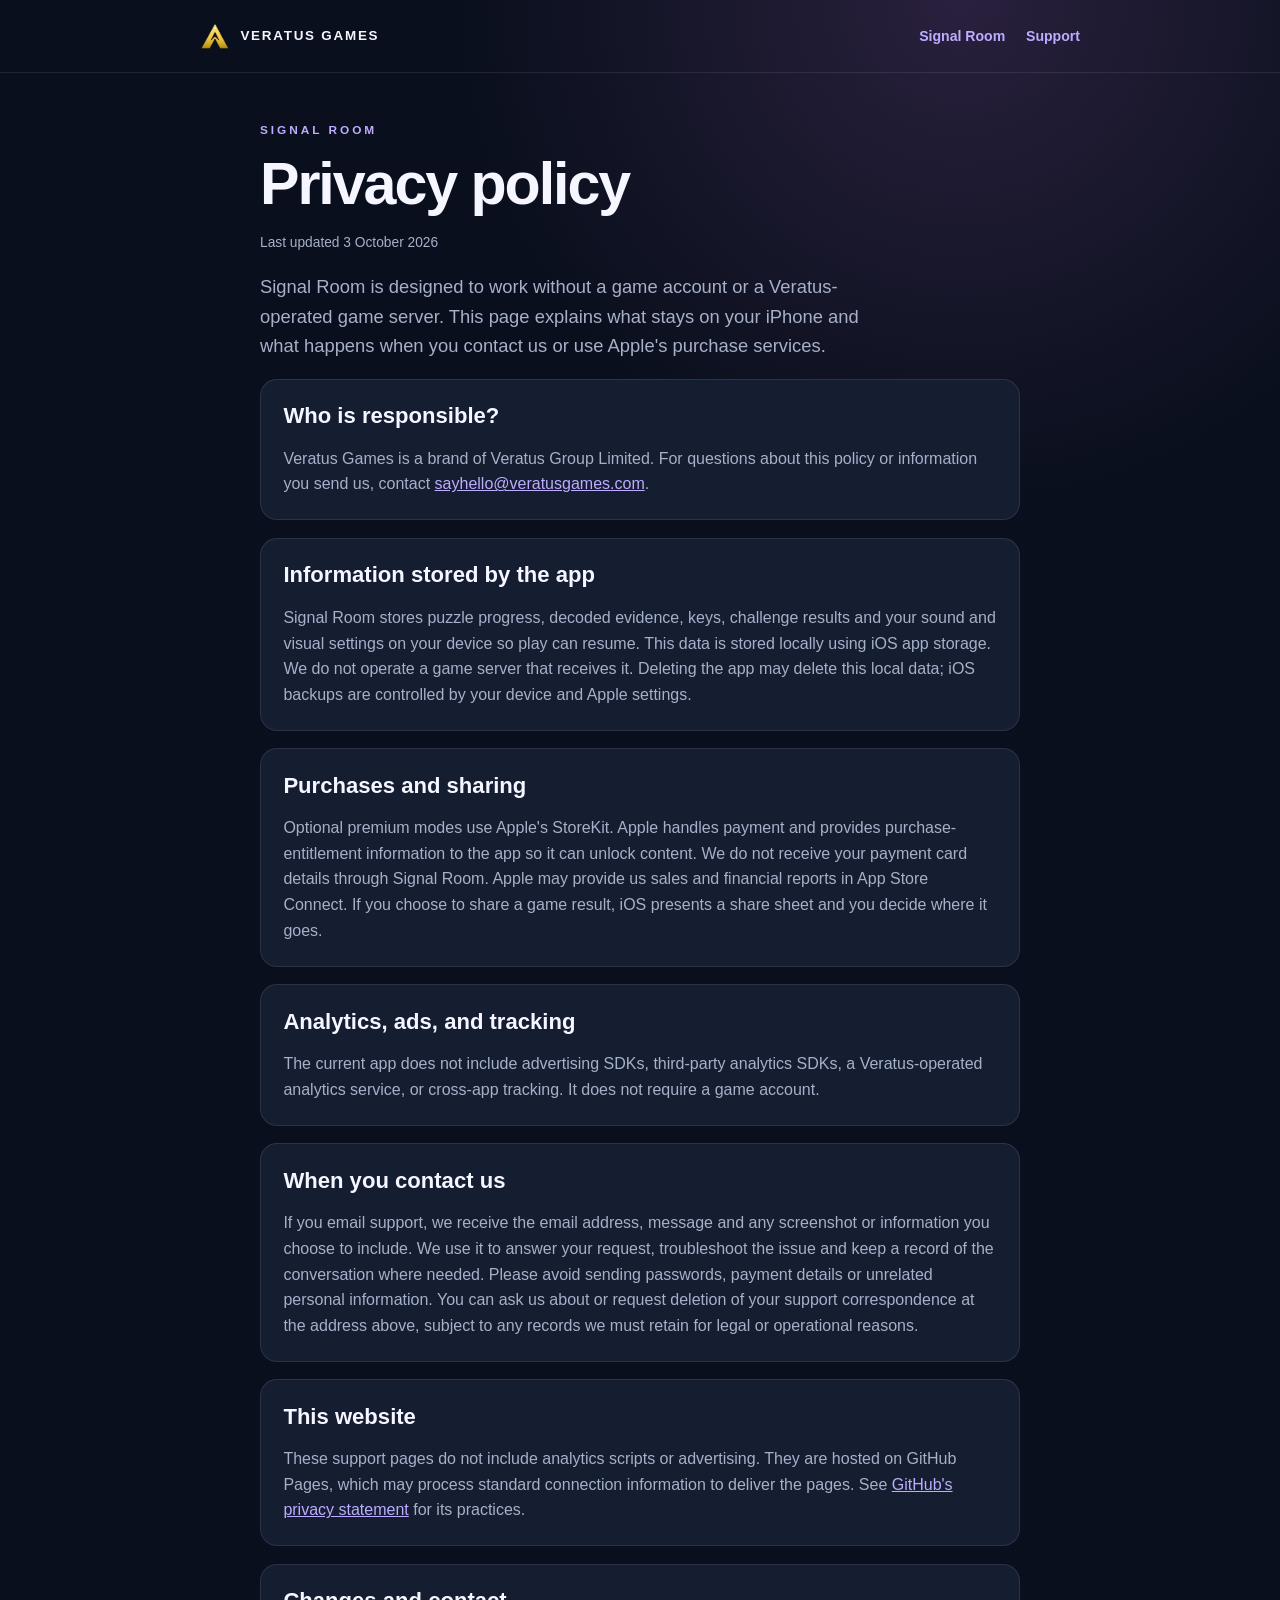
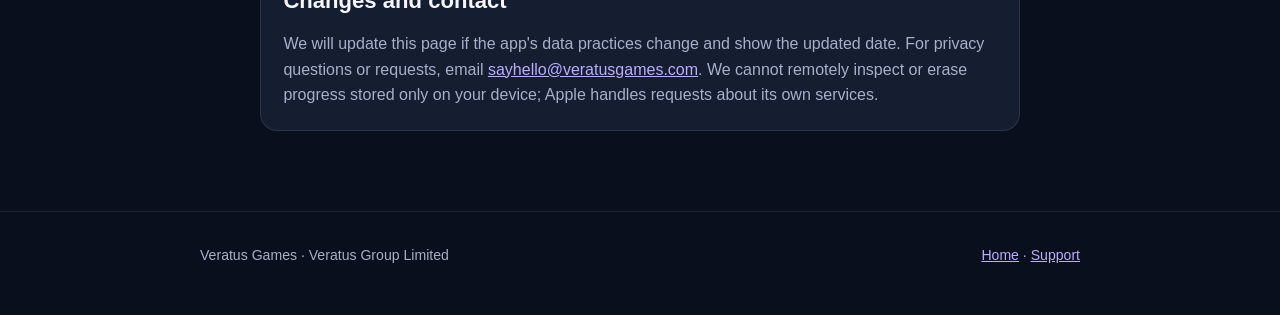
==== privacy/index.html @ 80291bcd "Publish Signal Room support and privacy pages" ====
<!doctype html><html lang="en"><head><meta charset="utf-8"><meta name="viewport" content="width=device-width,initial-scale=1"><meta name="description" content="Privacy policy for the Signal Room iOS game."><title>Privacy policy · Signal Room</title><link rel="icon" href="../assets/icon.png"><link rel="stylesheet" href="../assets/style.css"></head><body><header><nav class="wrap"><a class="brand" href="../"><img src="../assets/veratus-mark.png" alt="">Veratus Games</a><div class="links"><a href="../">Signal Room</a><a href="../support/">Support</a></div></nav></header><main class="wrap prose"><p class="eyebrow">Signal Room</p><h1>Privacy policy</h1><p class="meta">Last updated 3 October 2026</p><p class="lead">Signal Room is designed to work without a game account or a Veratus-operated game server. This page explains what stays on your iPhone and what happens when you contact us or use Apple's purchase services.</p><section><h2>Who is responsible?</h2><p>Veratus Games is a brand of Veratus Group Limited. For questions about this policy or information you send us, contact <a href="mailto:sayhello@veratusgames.com?subject=Signal%20Room%20privacy">sayhello@veratusgames.com</a>.</p></section><section><h2>Information stored by the app</h2><p>Signal Room stores puzzle progress, decoded evidence, keys, challenge results and your sound and visual settings on your device so play can resume. This data is stored locally using iOS app storage. We do not operate a game server that receives it. Deleting the app may delete this local data; iOS backups are controlled by your device and Apple settings.</p></section><section><h2>Purchases and sharing</h2><p>Optional premium modes use Apple's StoreKit. Apple handles payment and provides purchase-entitlement information to the app so it can unlock content. We do not receive your payment card details through Signal Room. Apple may provide us sales and financial reports in App Store Connect. If you choose to share a game result, iOS presents a share sheet and you decide where it goes.</p></section><section><h2>Analytics, ads, and tracking</h2><p>The current app does not include advertising SDKs, third-party analytics SDKs, a Veratus-operated analytics service, or cross-app tracking. It does not require a game account.</p></section><section><h2>When you contact us</h2><p>If you email support, we receive the email address, message and any screenshot or information you choose to include. We use it to answer your request, troubleshoot the issue and keep a record of the conversation where needed. Please avoid sending passwords, payment details or unrelated personal information. You can ask us about or request deletion of your support correspondence at the address above, subject to any records we must retain for legal or operational reasons.</p></section><section><h2>This website</h2><p>These support pages do not include analytics scripts or advertising. They are hosted on GitHub Pages, which may process standard connection information to deliver the pages. See <a href="https://docs.github.com/en/site-policy/privacy-policies/github-general-privacy-statement">GitHub's privacy statement</a> for its practices.</p></section><section><h2>Changes and contact</h2><p>We will update this page if the app's data practices change and show the updated date. For privacy questions or requests, email <a href="mailto:sayhello@veratusgames.com?subject=Signal%20Room%20privacy">sayhello@veratusgames.com</a>. We cannot remotely inspect or erase progress stored only on your device; Apple handles requests about its own services.</p></section></main><footer><div class="wrap"><span>Veratus Games · Veratus Group Limited</span><span><a href="../">Home</a> · <a href="../support/">Support</a></span></div></footer></body></html>
---- assets/style.css ----
:root{color-scheme:dark;--ink:#090f1c;--panel:#17213a;--text:#f5f6ff;--muted:#a7b0c9;--accent:#bdacff;--gold:#f4c960}
*{box-sizing:border-box}html{font-family:-apple-system,BlinkMacSystemFont,"Segoe UI",sans-serif;background:var(--ink);color:var(--text)}body{margin:0;min-height:100vh;background:radial-gradient(circle at 75% 0%,#29203d 0,transparent 32rem),var(--ink);line-height:1.6}a{color:var(--accent)}a:hover{color:#e0d8ff}a:focus-visible{outline:2px solid var(--gold);outline-offset:4px;border-radius:4px}.wrap{width:min(100% - 2.5rem,880px);margin:auto}.brand{display:flex;align-items:center;gap:.65rem;text-decoration:none;color:var(--text);font-size:.84rem;font-weight:750;letter-spacing:.13em;text-transform:uppercase}.brand img{width:30px;height:30px;object-fit:contain}header{padding:1.3rem 0;border-bottom:1px solid #ffffff16}nav{display:flex;justify-content:space-between;align-items:center;gap:1rem;flex-wrap:wrap}nav .links{display:flex;gap:1.3rem;align-items:center}nav .links a{text-decoration:none;font-size:.88rem;font-weight:650}.eyebrow{color:var(--accent);text-transform:uppercase;letter-spacing:.25em;font-size:.74rem;font-weight:800;margin:0 0 .8rem}.hero{padding:5rem 0 3.7rem;position:relative}.hero h1,h1{font-size:clamp(2.4rem,6vw,4.8rem);line-height:1.07;letter-spacing:-.035em;margin:0 0 1rem}h2{font-size:1.38rem;line-height:1.25;margin:0 0 .75rem}p,li{color:var(--muted)}.lead{font-size:1.15rem;max-width:620px}.actions{display:flex;gap:.8rem;flex-wrap:wrap;margin-top:2rem}.button{display:inline-block;padding:.8rem 1.1rem;background:var(--accent);border-radius:12px;color:#0c1120;text-decoration:none;font-weight:750}.button.secondary{background:var(--panel);color:var(--text);border:1px solid #ffffff24}.grid{display:grid;grid-template-columns:repeat(auto-fit,minmax(230px,1fr));gap:1rem;margin:1.5rem 0 3rem}.card,section{background:#151d31;border:1px solid #ffffff19;border-radius:17px;padding:1.4rem;margin:0 0 1rem}.card p:last-child,section p:last-child{margin-bottom:0}.prose{padding:3rem 0 4rem;max-width:760px}.prose h1{font-size:clamp(2.2rem,5vw,3.7rem)}.prose section{margin-top:1.1rem}.meta{font-size:.86rem;color:var(--muted)}footer{border-top:1px solid #ffffff16;padding:2rem 0 3rem;color:var(--muted);font-size:.88rem}footer .wrap{display:flex;justify-content:space-between;gap:1rem;flex-wrap:wrap}.glyphs{display:flex;align-items:center;gap:.7rem;margin:2rem 0;color:var(--accent);letter-spacing:.25em}.gem{width:46px;height:54px;clip-path:polygon(50% 0,100% 50%,50% 100%,0 50%);box-shadow:0 0 24px currentColor}.coral{background:#ff7075}.gold{background:#ffc257}.jade{background:#58d2a1}.indigo{background:#7891ff}@media(max-width:530px){nav .links{gap:.8rem}.hero{padding-top:3.4rem}.prose{padding-top:2.3rem}}
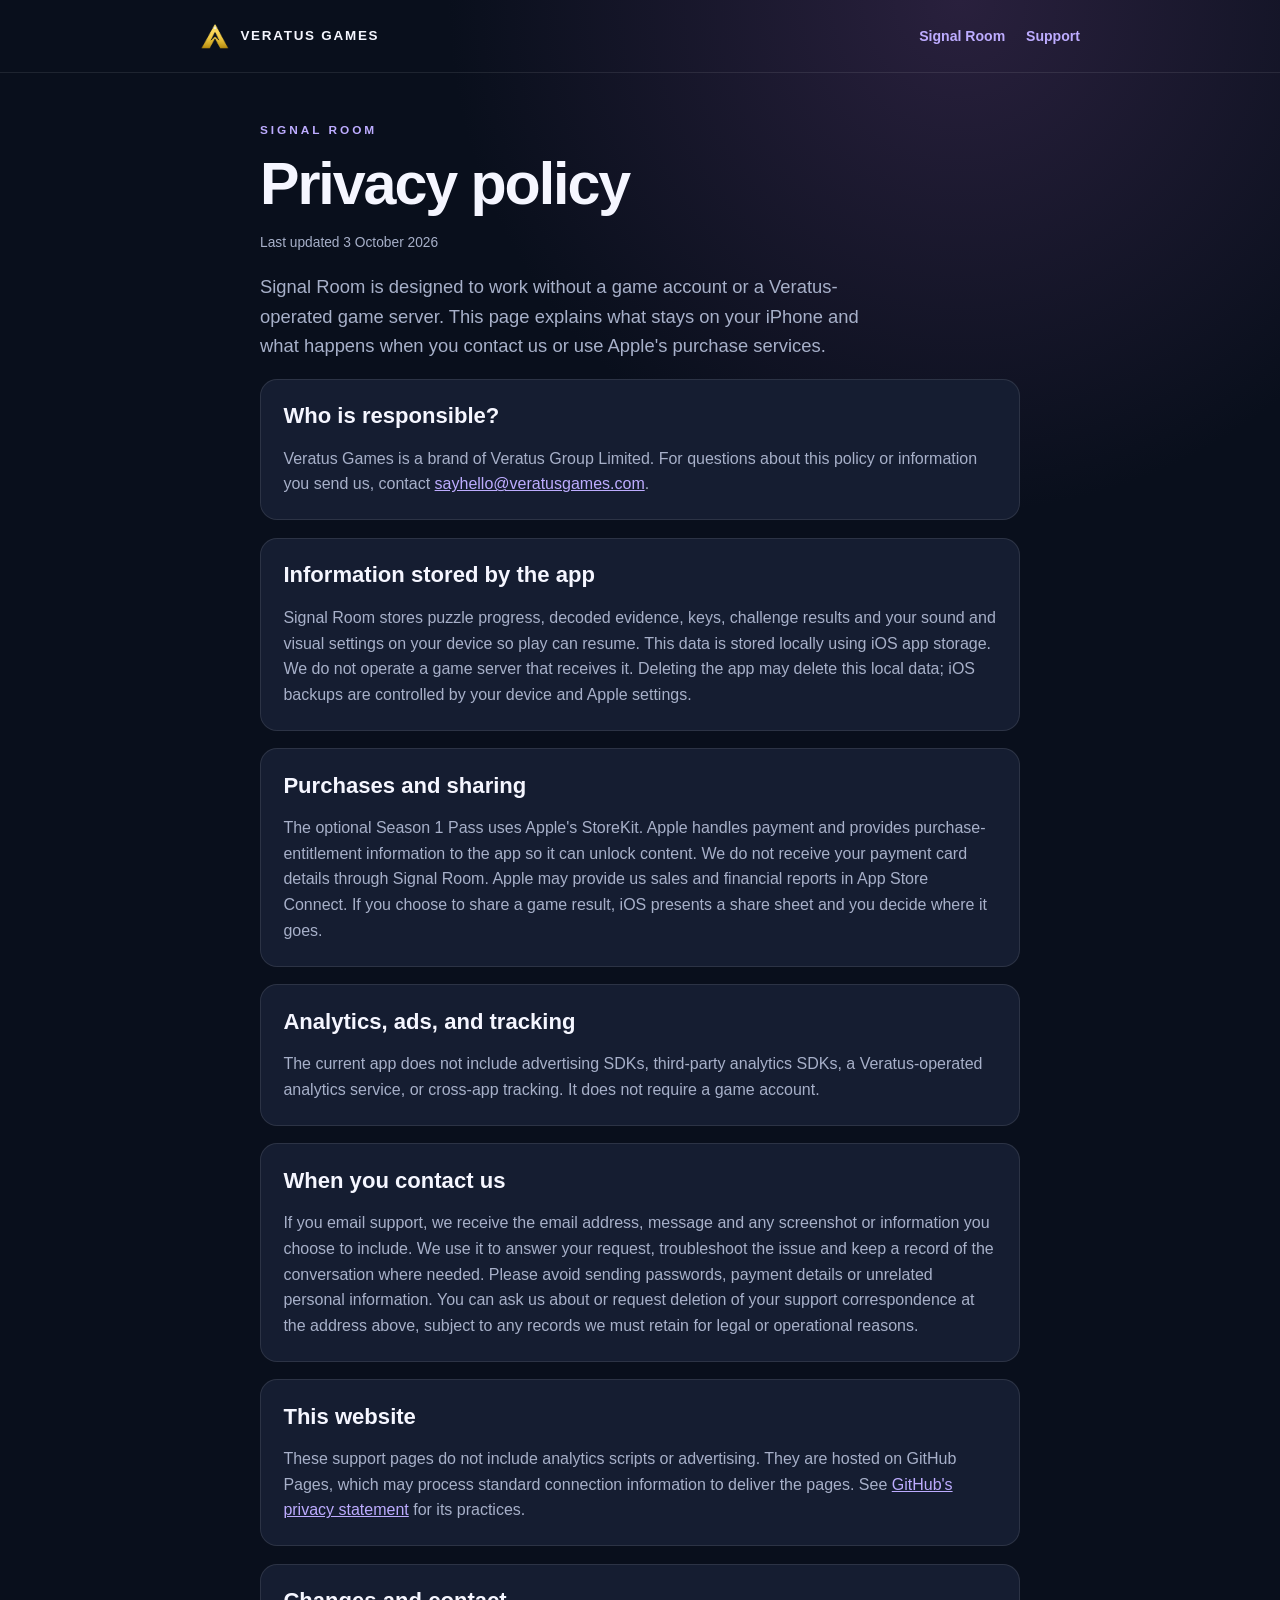
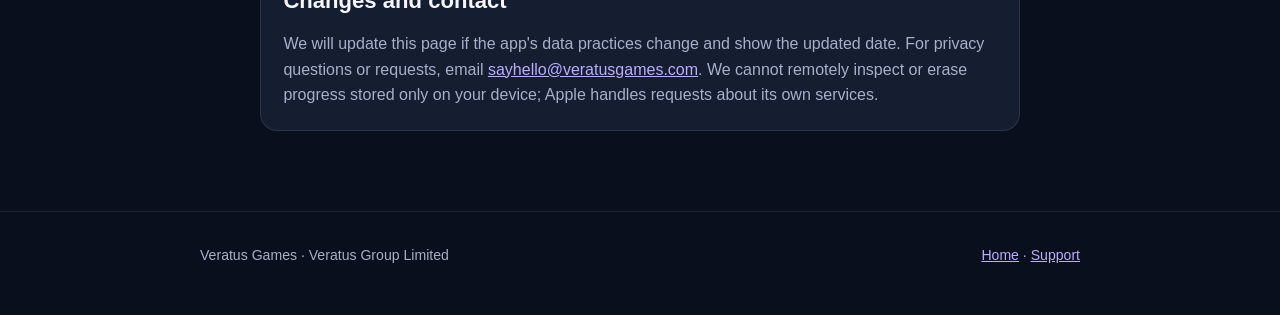
==== commit 8a6baf7a: "Update support and privacy for Season 1 Pass" ====
--- a/privacy/index.html
+++ b/privacy/index.html
@@ -1 +1 @@
-<!doctype html><html lang="en"><head><meta charset="utf-8"><meta name="viewport" content="width=device-width,initial-scale=1"><meta name="description" content="Privacy policy for the Signal Room iOS game."><title>Privacy policy · Signal Room</title><link rel="icon" href="../assets/icon.png"><link rel="stylesheet" href="../assets/style.css"></head><body><header><nav class="wrap"><a class="brand" href="../"><img src="../assets/veratus-mark.png" alt="">Veratus Games</a><div class="links"><a href="../">Signal Room</a><a href="../support/">Support</a></div></nav></header><main class="wrap prose"><p class="eyebrow">Signal Room</p><h1>Privacy policy</h1><p class="meta">Last updated 3 October 2026</p><p class="lead">Signal Room is designed to work without a game account or a Veratus-operated game server. This page explains what stays on your iPhone and what happens when you contact us or use Apple's purchase services.</p><section><h2>Who is responsible?</h2><p>Veratus Games is a brand of Veratus Group Limited. For questions about this policy or information you send us, contact <a href="mailto:sayhello@veratusgames.com?subject=Signal%20Room%20privacy">sayhello@veratusgames.com</a>.</p></section><section><h2>Information stored by the app</h2><p>Signal Room stores puzzle progress, decoded evidence, keys, challenge results and your sound and visual settings on your device so play can resume. This data is stored locally using iOS app storage. We do not operate a game server that receives it. Deleting the app may delete this local data; iOS backups are controlled by your device and Apple settings.</p></section><section><h2>Purchases and sharing</h2><p>Optional premium modes use Apple's StoreKit. Apple handles payment and provides purchase-entitlement information to the app so it can unlock content. We do not receive your payment card details through Signal Room. Apple may provide us sales and financial reports in App Store Connect. If you choose to share a game result, iOS presents a share sheet and you decide where it goes.</p></section><section><h2>Analytics, ads, and tracking</h2><p>The current app does not include advertising SDKs, third-party analytics SDKs, a Veratus-operated analytics service, or cross-app tracking. It does not require a game account.</p></section><section><h2>When you contact us</h2><p>If you email support, we receive the email address, message and any screenshot or information you choose to include. We use it to answer your request, troubleshoot the issue and keep a record of the conversation where needed. Please avoid sending passwords, payment details or unrelated personal information. You can ask us about or request deletion of your support correspondence at the address above, subject to any records we must retain for legal or operational reasons.</p></section><section><h2>This website</h2><p>These support pages do not include analytics scripts or advertising. They are hosted on GitHub Pages, which may process standard connection information to deliver the pages. See <a href="https://docs.github.com/en/site-policy/privacy-policies/github-general-privacy-statement">GitHub's privacy statement</a> for its practices.</p></section><section><h2>Changes and contact</h2><p>We will update this page if the app's data practices change and show the updated date. For privacy questions or requests, email <a href="mailto:sayhello@veratusgames.com?subject=Signal%20Room%20privacy">sayhello@veratusgames.com</a>. We cannot remotely inspect or erase progress stored only on your device; Apple handles requests about its own services.</p></section></main><footer><div class="wrap"><span>Veratus Games · Veratus Group Limited</span><span><a href="../">Home</a> · <a href="../support/">Support</a></span></div></footer></body></html>
+<!doctype html><html lang="en"><head><meta charset="utf-8"><meta name="viewport" content="width=device-width,initial-scale=1"><meta name="description" content="Privacy policy for the Signal Room iOS game."><title>Privacy policy · Signal Room</title><link rel="icon" href="../assets/icon.png"><link rel="stylesheet" href="../assets/style.css"></head><body><header><nav class="wrap"><a class="brand" href="../"><img src="../assets/veratus-mark.png" alt="">Veratus Games</a><div class="links"><a href="../">Signal Room</a><a href="../support/">Support</a></div></nav></header><main class="wrap prose"><p class="eyebrow">Signal Room</p><h1>Privacy policy</h1><p class="meta">Last updated 3 October 2026</p><p class="lead">Signal Room is designed to work without a game account or a Veratus-operated game server. This page explains what stays on your iPhone and what happens when you contact us or use Apple's purchase services.</p><section><h2>Who is responsible?</h2><p>Veratus Games is a brand of Veratus Group Limited. For questions about this policy or information you send us, contact <a href="mailto:sayhello@veratusgames.com?subject=Signal%20Room%20privacy">sayhello@veratusgames.com</a>.</p></section><section><h2>Information stored by the app</h2><p>Signal Room stores puzzle progress, decoded evidence, keys, challenge results and your sound and visual settings on your device so play can resume. This data is stored locally using iOS app storage. We do not operate a game server that receives it. Deleting the app may delete this local data; iOS backups are controlled by your device and Apple settings.</p></section><section><h2>Purchases and sharing</h2><p>The optional Season 1 Pass uses Apple's StoreKit. Apple handles payment and provides purchase-entitlement information to the app so it can unlock content. We do not receive your payment card details through Signal Room. Apple may provide us sales and financial reports in App Store Connect. If you choose to share a game result, iOS presents a share sheet and you decide where it goes.</p></section><section><h2>Analytics, ads, and tracking</h2><p>The current app does not include advertising SDKs, third-party analytics SDKs, a Veratus-operated analytics service, or cross-app tracking. It does not require a game account.</p></section><section><h2>When you contact us</h2><p>If you email support, we receive the email address, message and any screenshot or information you choose to include. We use it to answer your request, troubleshoot the issue and keep a record of the conversation where needed. Please avoid sending passwords, payment details or unrelated personal information. You can ask us about or request deletion of your support correspondence at the address above, subject to any records we must retain for legal or operational reasons.</p></section><section><h2>This website</h2><p>These support pages do not include analytics scripts or advertising. They are hosted on GitHub Pages, which may process standard connection information to deliver the pages. See <a href="https://docs.github.com/en/site-policy/privacy-policies/github-general-privacy-statement">GitHub's privacy statement</a> for its practices.</p></section><section><h2>Changes and contact</h2><p>We will update this page if the app's data practices change and show the updated date. For privacy questions or requests, email <a href="mailto:sayhello@veratusgames.com?subject=Signal%20Room%20privacy">sayhello@veratusgames.com</a>. We cannot remotely inspect or erase progress stored only on your device; Apple handles requests about its own services.</p></section></main><footer><div class="wrap"><span>Veratus Games · Veratus Group Limited</span><span><a href="../">Home</a> · <a href="../support/">Support</a></span></div></footer></body></html>
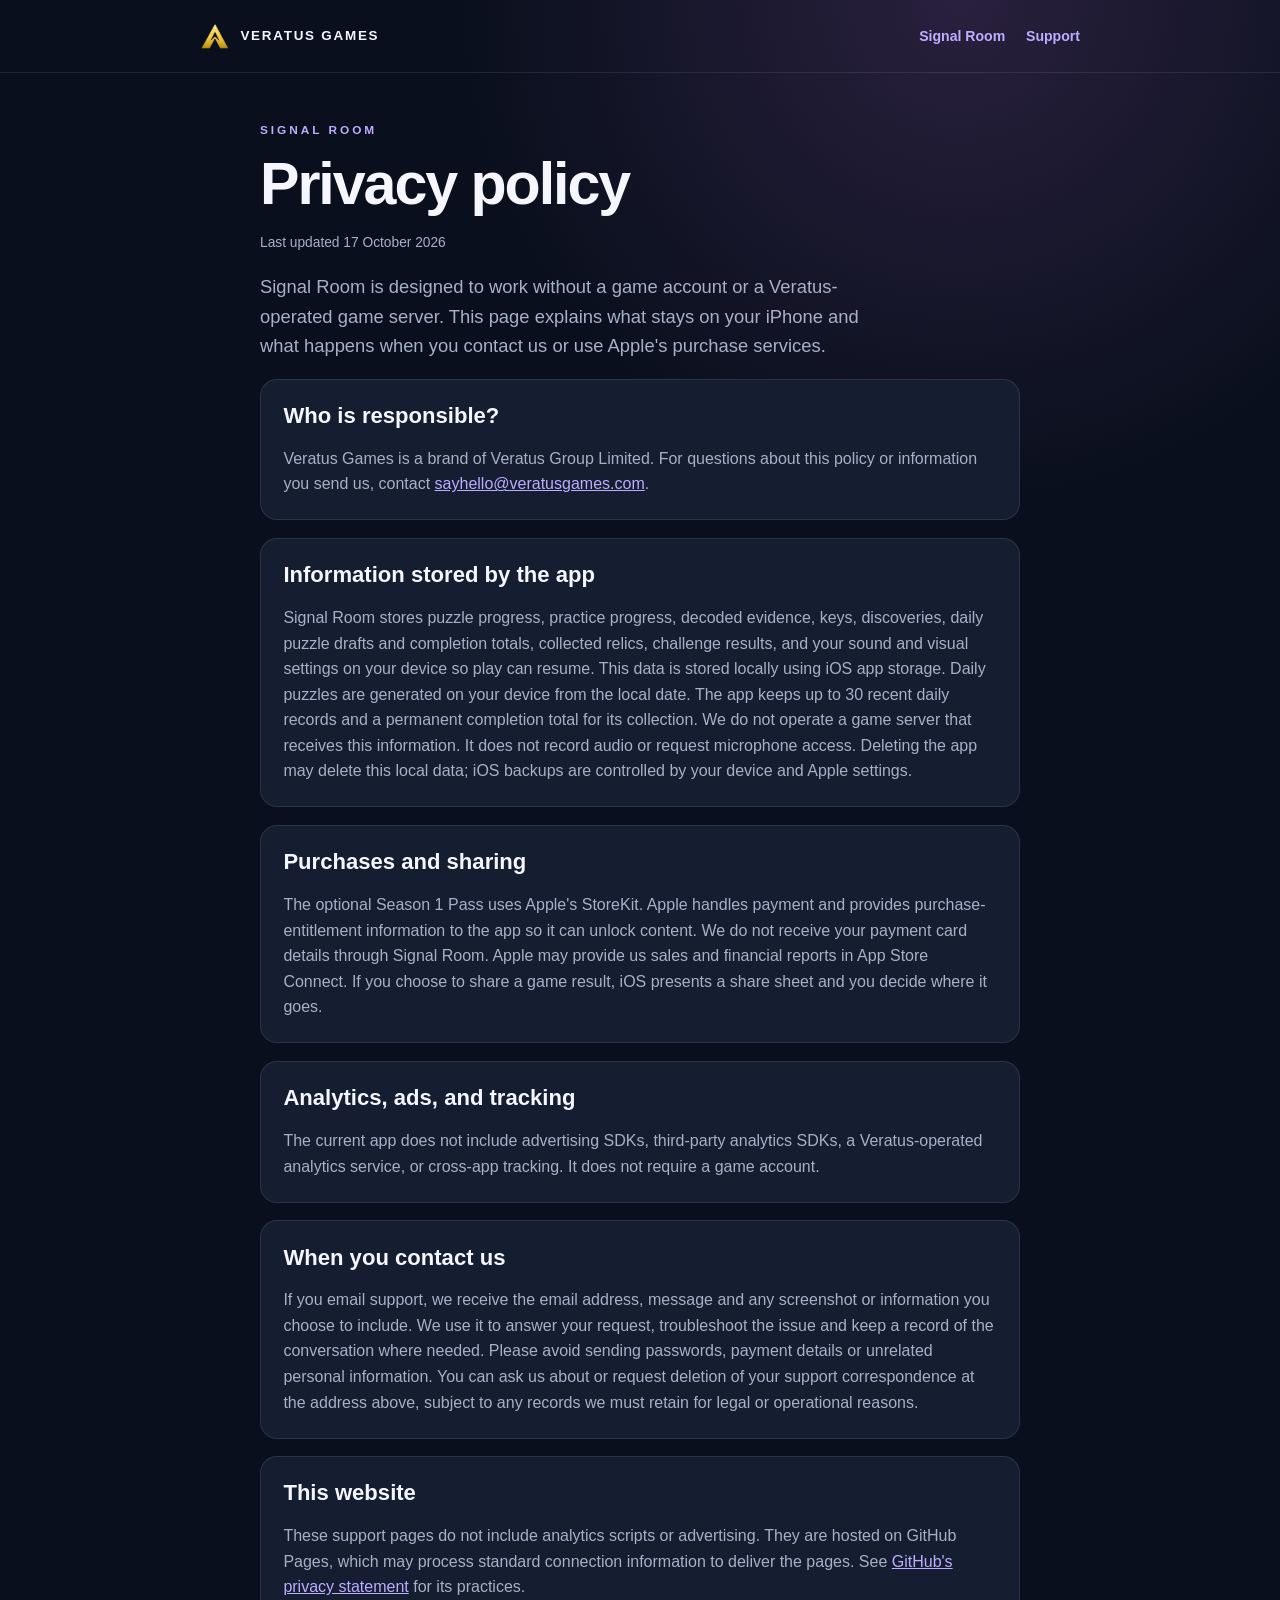
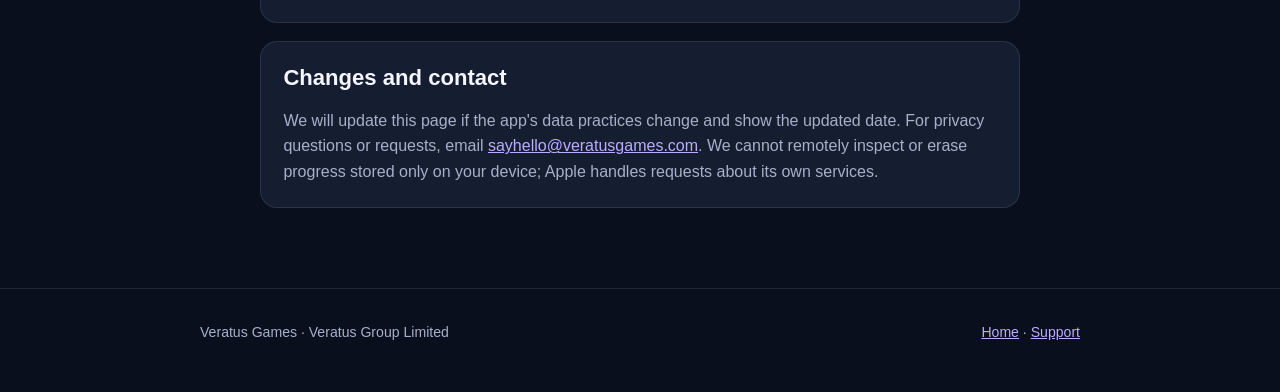
==== commit e20dcc01: "Explain Silent Atlas devices, daily discoveries and local saves" ====
--- a/privacy/index.html
+++ b/privacy/index.html
@@ -1 +1 @@
-<!doctype html><html lang="en"><head><meta charset="utf-8"><meta name="viewport" content="width=device-width,initial-scale=1"><meta name="description" content="Privacy policy for the Signal Room iOS game."><title>Privacy policy · Signal Room</title><link rel="icon" href="../assets/icon.png"><link rel="stylesheet" href="../assets/style.css"></head><body><header><nav class="wrap"><a class="brand" href="../"><img src="../assets/veratus-mark.png" alt="">Veratus Games</a><div class="links"><a href="../">Signal Room</a><a href="../support/">Support</a></div></nav></header><main class="wrap prose"><p class="eyebrow">Signal Room</p><h1>Privacy policy</h1><p class="meta">Last updated 3 October 2026</p><p class="lead">Signal Room is designed to work without a game account or a Veratus-operated game server. This page explains what stays on your iPhone and what happens when you contact us or use Apple's purchase services.</p><section><h2>Who is responsible?</h2><p>Veratus Games is a brand of Veratus Group Limited. For questions about this policy or information you send us, contact <a href="mailto:sayhello@veratusgames.com?subject=Signal%20Room%20privacy">sayhello@veratusgames.com</a>.</p></section><section><h2>Information stored by the app</h2><p>Signal Room stores puzzle progress, decoded evidence, keys, challenge results and your sound and visual settings on your device so play can resume. This data is stored locally using iOS app storage. We do not operate a game server that receives it. Deleting the app may delete this local data; iOS backups are controlled by your device and Apple settings.</p></section><section><h2>Purchases and sharing</h2><p>The optional Season 1 Pass uses Apple's StoreKit. Apple handles payment and provides purchase-entitlement information to the app so it can unlock content. We do not receive your payment card details through Signal Room. Apple may provide us sales and financial reports in App Store Connect. If you choose to share a game result, iOS presents a share sheet and you decide where it goes.</p></section><section><h2>Analytics, ads, and tracking</h2><p>The current app does not include advertising SDKs, third-party analytics SDKs, a Veratus-operated analytics service, or cross-app tracking. It does not require a game account.</p></section><section><h2>When you contact us</h2><p>If you email support, we receive the email address, message and any screenshot or information you choose to include. We use it to answer your request, troubleshoot the issue and keep a record of the conversation where needed. Please avoid sending passwords, payment details or unrelated personal information. You can ask us about or request deletion of your support correspondence at the address above, subject to any records we must retain for legal or operational reasons.</p></section><section><h2>This website</h2><p>These support pages do not include analytics scripts or advertising. They are hosted on GitHub Pages, which may process standard connection information to deliver the pages. See <a href="https://docs.github.com/en/site-policy/privacy-policies/github-general-privacy-statement">GitHub's privacy statement</a> for its practices.</p></section><section><h2>Changes and contact</h2><p>We will update this page if the app's data practices change and show the updated date. For privacy questions or requests, email <a href="mailto:sayhello@veratusgames.com?subject=Signal%20Room%20privacy">sayhello@veratusgames.com</a>. We cannot remotely inspect or erase progress stored only on your device; Apple handles requests about its own services.</p></section></main><footer><div class="wrap"><span>Veratus Games · Veratus Group Limited</span><span><a href="../">Home</a> · <a href="../support/">Support</a></span></div></footer></body></html>
+<!doctype html><html lang="en"><head><meta charset="utf-8"><meta name="viewport" content="width=device-width,initial-scale=1"><meta name="description" content="Privacy policy for the Signal Room iOS game."><title>Privacy policy · Signal Room</title><link rel="icon" href="../assets/icon.png"><link rel="stylesheet" href="../assets/style.css"></head><body><header><nav class="wrap"><a class="brand" href="../"><img src="../assets/veratus-mark.png" alt="">Veratus Games</a><div class="links"><a href="../">Signal Room</a><a href="../support/">Support</a></div></nav></header><main class="wrap prose"><p class="eyebrow">Signal Room</p><h1>Privacy policy</h1><p class="meta">Last updated 17 October 2026</p><p class="lead">Signal Room is designed to work without a game account or a Veratus-operated game server. This page explains what stays on your iPhone and what happens when you contact us or use Apple's purchase services.</p><section><h2>Who is responsible?</h2><p>Veratus Games is a brand of Veratus Group Limited. For questions about this policy or information you send us, contact <a href="mailto:sayhello@veratusgames.com?subject=Signal%20Room%20privacy">sayhello@veratusgames.com</a>.</p></section><section><h2>Information stored by the app</h2><p>Signal Room stores puzzle progress, practice progress, decoded evidence, keys, discoveries, daily puzzle drafts and completion totals, collected relics, challenge results, and your sound and visual settings on your device so play can resume. This data is stored locally using iOS app storage. Daily puzzles are generated on your device from the local date. The app keeps up to 30 recent daily records and a permanent completion total for its collection. We do not operate a game server that receives this information. It does not record audio or request microphone access. Deleting the app may delete this local data; iOS backups are controlled by your device and Apple settings.</p></section><section><h2>Purchases and sharing</h2><p>The optional Season 1 Pass uses Apple's StoreKit. Apple handles payment and provides purchase-entitlement information to the app so it can unlock content. We do not receive your payment card details through Signal Room. Apple may provide us sales and financial reports in App Store Connect. If you choose to share a game result, iOS presents a share sheet and you decide where it goes.</p></section><section><h2>Analytics, ads, and tracking</h2><p>The current app does not include advertising SDKs, third-party analytics SDKs, a Veratus-operated analytics service, or cross-app tracking. It does not require a game account.</p></section><section><h2>When you contact us</h2><p>If you email support, we receive the email address, message and any screenshot or information you choose to include. We use it to answer your request, troubleshoot the issue and keep a record of the conversation where needed. Please avoid sending passwords, payment details or unrelated personal information. You can ask us about or request deletion of your support correspondence at the address above, subject to any records we must retain for legal or operational reasons.</p></section><section><h2>This website</h2><p>These support pages do not include analytics scripts or advertising. They are hosted on GitHub Pages, which may process standard connection information to deliver the pages. See <a href="https://docs.github.com/en/site-policy/privacy-policies/github-general-privacy-statement">GitHub's privacy statement</a> for its practices.</p></section><section><h2>Changes and contact</h2><p>We will update this page if the app's data practices change and show the updated date. For privacy questions or requests, email <a href="mailto:sayhello@veratusgames.com?subject=Signal%20Room%20privacy">sayhello@veratusgames.com</a>. We cannot remotely inspect or erase progress stored only on your device; Apple handles requests about its own services.</p></section></main><footer><div class="wrap"><span>Veratus Games · Veratus Group Limited</span><span><a href="../">Home</a> · <a href="../support/">Support</a></span></div></footer></body></html>
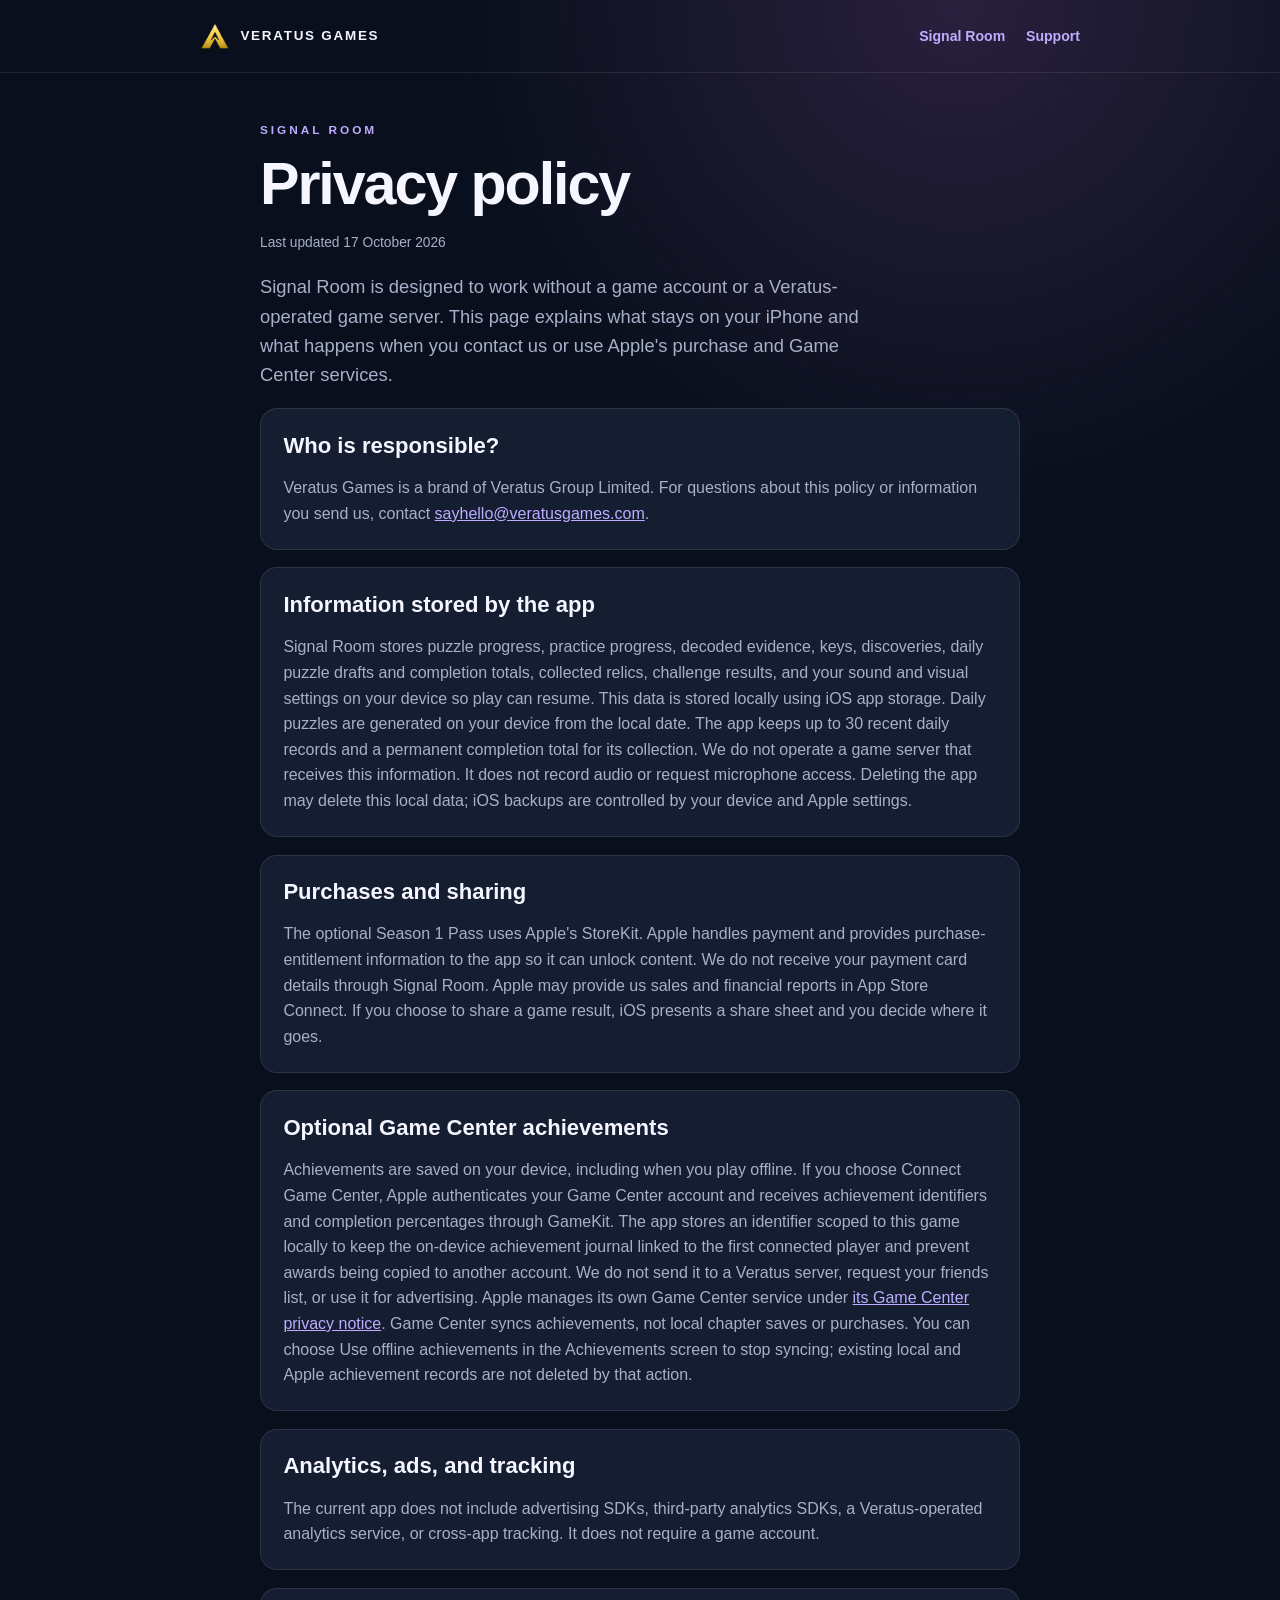
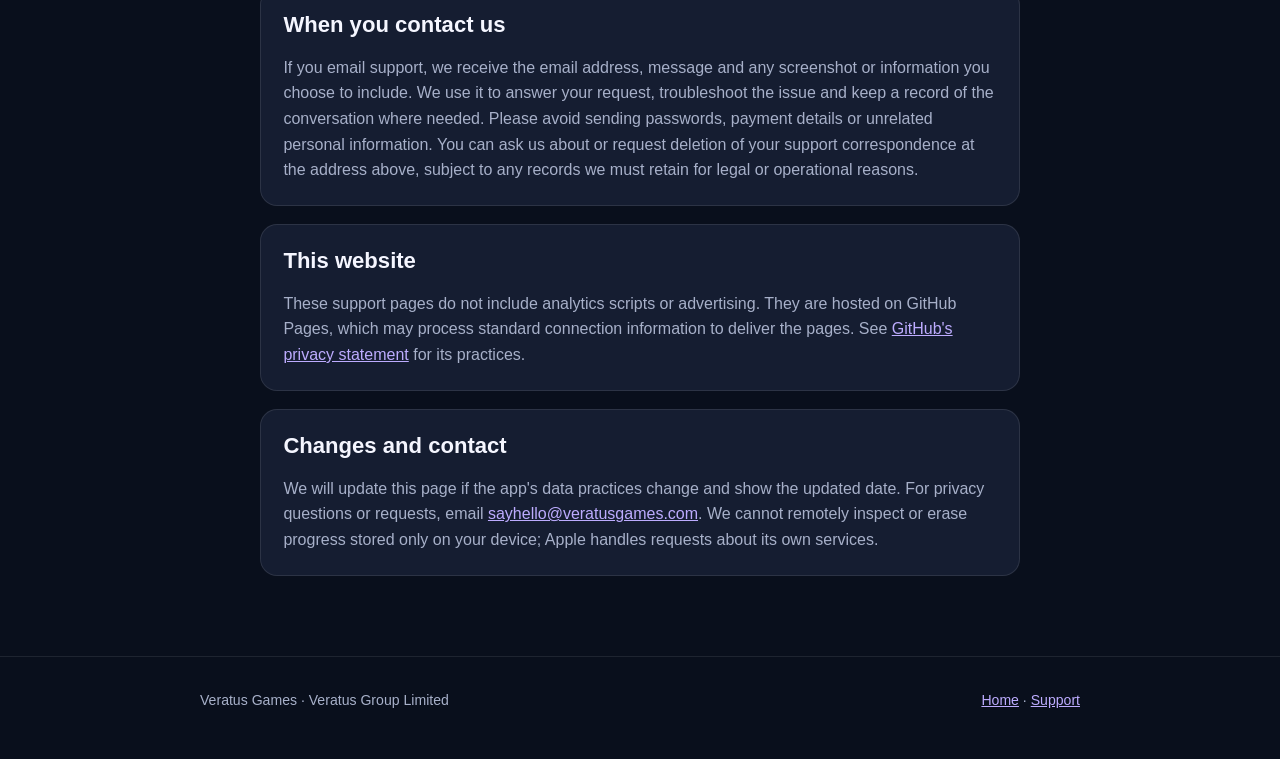
==== commit 1cb853f3: "Explain optional Game Center achievement sync in privacy policy" ====
--- a/privacy/index.html
+++ b/privacy/index.html
@@ -1 +1 @@
-<!doctype html><html lang="en"><head><meta charset="utf-8"><meta name="viewport" content="width=device-width,initial-scale=1"><meta name="description" content="Privacy policy for the Signal Room iOS game."><title>Privacy policy · Signal Room</title><link rel="icon" href="../assets/icon.png"><link rel="stylesheet" href="../assets/style.css"></head><body><header><nav class="wrap"><a class="brand" href="../"><img src="../assets/veratus-mark.png" alt="">Veratus Games</a><div class="links"><a href="../">Signal Room</a><a href="../support/">Support</a></div></nav></header><main class="wrap prose"><p class="eyebrow">Signal Room</p><h1>Privacy policy</h1><p class="meta">Last updated 17 October 2026</p><p class="lead">Signal Room is designed to work without a game account or a Veratus-operated game server. This page explains what stays on your iPhone and what happens when you contact us or use Apple's purchase services.</p><section><h2>Who is responsible?</h2><p>Veratus Games is a brand of Veratus Group Limited. For questions about this policy or information you send us, contact <a href="mailto:sayhello@veratusgames.com?subject=Signal%20Room%20privacy">sayhello@veratusgames.com</a>.</p></section><section><h2>Information stored by the app</h2><p>Signal Room stores puzzle progress, practice progress, decoded evidence, keys, discoveries, daily puzzle drafts and completion totals, collected relics, challenge results, and your sound and visual settings on your device so play can resume. This data is stored locally using iOS app storage. Daily puzzles are generated on your device from the local date. The app keeps up to 30 recent daily records and a permanent completion total for its collection. We do not operate a game server that receives this information. It does not record audio or request microphone access. Deleting the app may delete this local data; iOS backups are controlled by your device and Apple settings.</p></section><section><h2>Purchases and sharing</h2><p>The optional Season 1 Pass uses Apple's StoreKit. Apple handles payment and provides purchase-entitlement information to the app so it can unlock content. We do not receive your payment card details through Signal Room. Apple may provide us sales and financial reports in App Store Connect. If you choose to share a game result, iOS presents a share sheet and you decide where it goes.</p></section><section><h2>Analytics, ads, and tracking</h2><p>The current app does not include advertising SDKs, third-party analytics SDKs, a Veratus-operated analytics service, or cross-app tracking. It does not require a game account.</p></section><section><h2>When you contact us</h2><p>If you email support, we receive the email address, message and any screenshot or information you choose to include. We use it to answer your request, troubleshoot the issue and keep a record of the conversation where needed. Please avoid sending passwords, payment details or unrelated personal information. You can ask us about or request deletion of your support correspondence at the address above, subject to any records we must retain for legal or operational reasons.</p></section><section><h2>This website</h2><p>These support pages do not include analytics scripts or advertising. They are hosted on GitHub Pages, which may process standard connection information to deliver the pages. See <a href="https://docs.github.com/en/site-policy/privacy-policies/github-general-privacy-statement">GitHub's privacy statement</a> for its practices.</p></section><section><h2>Changes and contact</h2><p>We will update this page if the app's data practices change and show the updated date. For privacy questions or requests, email <a href="mailto:sayhello@veratusgames.com?subject=Signal%20Room%20privacy">sayhello@veratusgames.com</a>. We cannot remotely inspect or erase progress stored only on your device; Apple handles requests about its own services.</p></section></main><footer><div class="wrap"><span>Veratus Games · Veratus Group Limited</span><span><a href="../">Home</a> · <a href="../support/">Support</a></span></div></footer></body></html>
+<!doctype html><html lang="en"><head><meta charset="utf-8"><meta name="viewport" content="width=device-width,initial-scale=1"><meta name="description" content="Privacy policy for the Signal Room iOS game."><title>Privacy policy · Signal Room</title><link rel="icon" href="../assets/icon.png"><link rel="stylesheet" href="../assets/style.css"></head><body><header><nav class="wrap"><a class="brand" href="../"><img src="../assets/veratus-mark.png" alt="">Veratus Games</a><div class="links"><a href="../">Signal Room</a><a href="../support/">Support</a></div></nav></header><main class="wrap prose"><p class="eyebrow">Signal Room</p><h1>Privacy policy</h1><p class="meta">Last updated 17 October 2026</p><p class="lead">Signal Room is designed to work without a game account or a Veratus-operated game server. This page explains what stays on your iPhone and what happens when you contact us or use Apple's purchase and Game Center services.</p><section><h2>Who is responsible?</h2><p>Veratus Games is a brand of Veratus Group Limited. For questions about this policy or information you send us, contact <a href="mailto:sayhello@veratusgames.com?subject=Signal%20Room%20privacy">sayhello@veratusgames.com</a>.</p></section><section><h2>Information stored by the app</h2><p>Signal Room stores puzzle progress, practice progress, decoded evidence, keys, discoveries, daily puzzle drafts and completion totals, collected relics, challenge results, and your sound and visual settings on your device so play can resume. This data is stored locally using iOS app storage. Daily puzzles are generated on your device from the local date. The app keeps up to 30 recent daily records and a permanent completion total for its collection. We do not operate a game server that receives this information. It does not record audio or request microphone access. Deleting the app may delete this local data; iOS backups are controlled by your device and Apple settings.</p></section><section><h2>Purchases and sharing</h2><p>The optional Season 1 Pass uses Apple's StoreKit. Apple handles payment and provides purchase-entitlement information to the app so it can unlock content. We do not receive your payment card details through Signal Room. Apple may provide us sales and financial reports in App Store Connect. If you choose to share a game result, iOS presents a share sheet and you decide where it goes.</p></section><section><h2>Optional Game Center achievements</h2><p>Achievements are saved on your device, including when you play offline. If you choose Connect Game Center, Apple authenticates your Game Center account and receives achievement identifiers and completion percentages through GameKit. The app stores an identifier scoped to this game locally to keep the on-device achievement journal linked to the first connected player and prevent awards being copied to another account. We do not send it to a Veratus server, request your friends list, or use it for advertising. Apple manages its own Game Center service under <a href="https://www.apple.com/legal/privacy/data/en/game-center/">its Game Center privacy notice</a>. Game Center syncs achievements, not local chapter saves or purchases. You can choose Use offline achievements in the Achievements screen to stop syncing; existing local and Apple achievement records are not deleted by that action.</p></section><section><h2>Analytics, ads, and tracking</h2><p>The current app does not include advertising SDKs, third-party analytics SDKs, a Veratus-operated analytics service, or cross-app tracking. It does not require a game account.</p></section><section><h2>When you contact us</h2><p>If you email support, we receive the email address, message and any screenshot or information you choose to include. We use it to answer your request, troubleshoot the issue and keep a record of the conversation where needed. Please avoid sending passwords, payment details or unrelated personal information. You can ask us about or request deletion of your support correspondence at the address above, subject to any records we must retain for legal or operational reasons.</p></section><section><h2>This website</h2><p>These support pages do not include analytics scripts or advertising. They are hosted on GitHub Pages, which may process standard connection information to deliver the pages. See <a href="https://docs.github.com/en/site-policy/privacy-policies/github-general-privacy-statement">GitHub's privacy statement</a> for its practices.</p></section><section><h2>Changes and contact</h2><p>We will update this page if the app's data practices change and show the updated date. For privacy questions or requests, email <a href="mailto:sayhello@veratusgames.com?subject=Signal%20Room%20privacy">sayhello@veratusgames.com</a>. We cannot remotely inspect or erase progress stored only on your device; Apple handles requests about its own services.</p></section></main><footer><div class="wrap"><span>Veratus Games · Veratus Group Limited</span><span><a href="../">Home</a> · <a href="../support/">Support</a></span></div></footer></body></html>
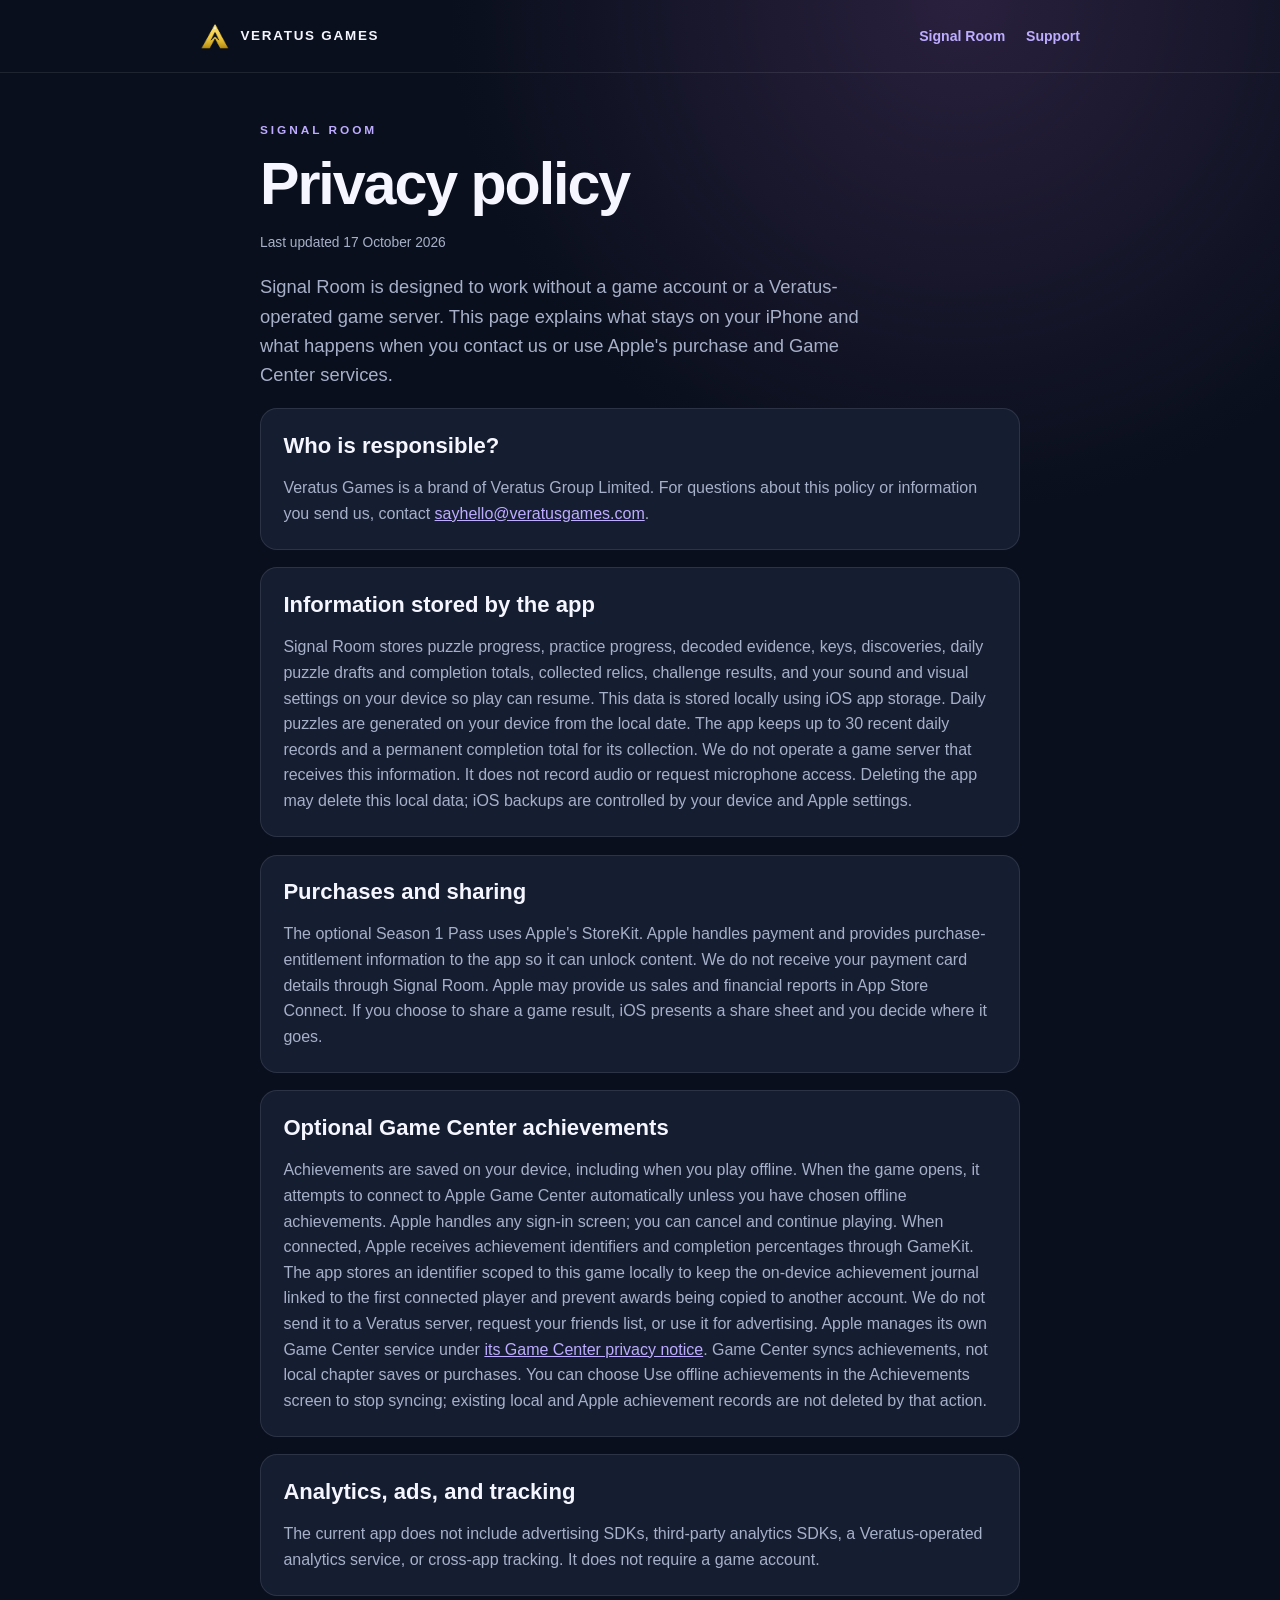
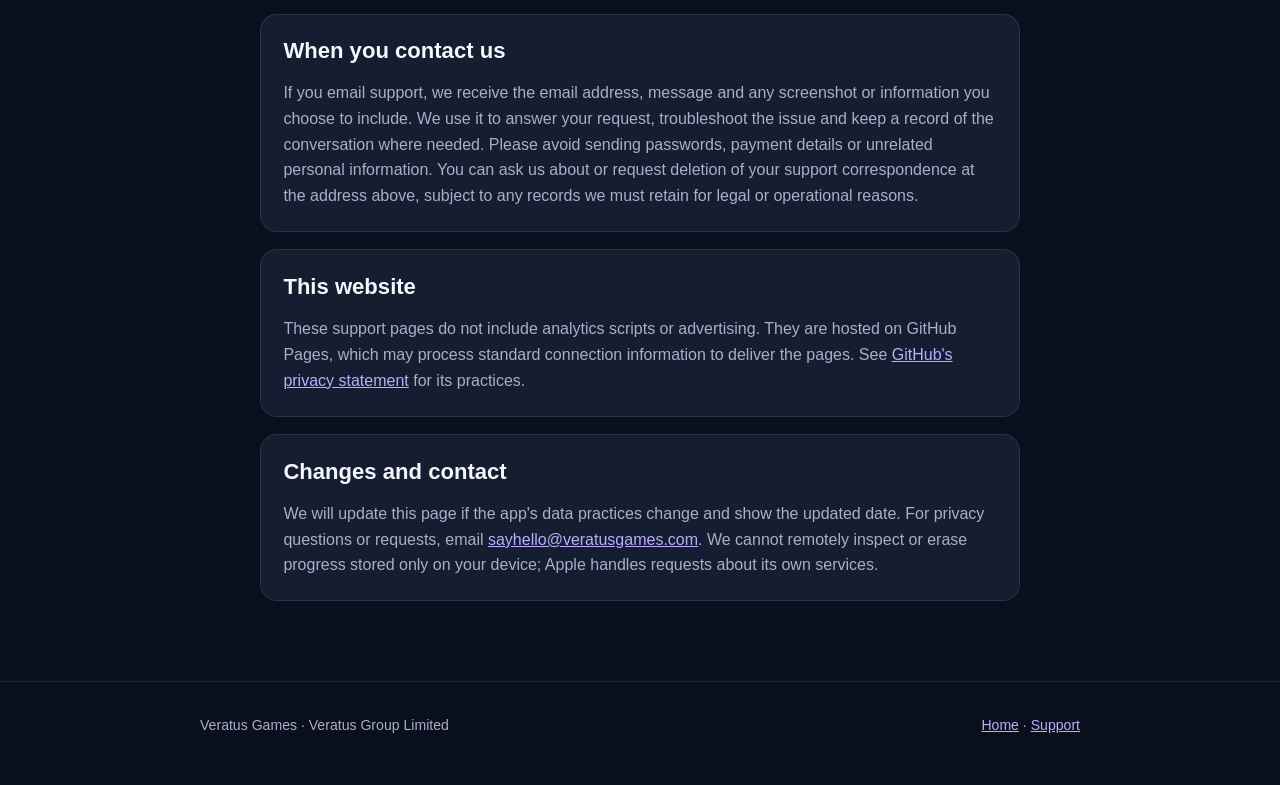
==== commit 53f9ed3a: "Explain automatic Game Center connection and offline choice" ====
--- a/privacy/index.html
+++ b/privacy/index.html
@@ -1 +1 @@
-<!doctype html><html lang="en"><head><meta charset="utf-8"><meta name="viewport" content="width=device-width,initial-scale=1"><meta name="description" content="Privacy policy for the Signal Room iOS game."><title>Privacy policy · Signal Room</title><link rel="icon" href="../assets/icon.png"><link rel="stylesheet" href="../assets/style.css"></head><body><header><nav class="wrap"><a class="brand" href="../"><img src="../assets/veratus-mark.png" alt="">Veratus Games</a><div class="links"><a href="../">Signal Room</a><a href="../support/">Support</a></div></nav></header><main class="wrap prose"><p class="eyebrow">Signal Room</p><h1>Privacy policy</h1><p class="meta">Last updated 17 October 2026</p><p class="lead">Signal Room is designed to work without a game account or a Veratus-operated game server. This page explains what stays on your iPhone and what happens when you contact us or use Apple's purchase and Game Center services.</p><section><h2>Who is responsible?</h2><p>Veratus Games is a brand of Veratus Group Limited. For questions about this policy or information you send us, contact <a href="mailto:sayhello@veratusgames.com?subject=Signal%20Room%20privacy">sayhello@veratusgames.com</a>.</p></section><section><h2>Information stored by the app</h2><p>Signal Room stores puzzle progress, practice progress, decoded evidence, keys, discoveries, daily puzzle drafts and completion totals, collected relics, challenge results, and your sound and visual settings on your device so play can resume. This data is stored locally using iOS app storage. Daily puzzles are generated on your device from the local date. The app keeps up to 30 recent daily records and a permanent completion total for its collection. We do not operate a game server that receives this information. It does not record audio or request microphone access. Deleting the app may delete this local data; iOS backups are controlled by your device and Apple settings.</p></section><section><h2>Purchases and sharing</h2><p>The optional Season 1 Pass uses Apple's StoreKit. Apple handles payment and provides purchase-entitlement information to the app so it can unlock content. We do not receive your payment card details through Signal Room. Apple may provide us sales and financial reports in App Store Connect. If you choose to share a game result, iOS presents a share sheet and you decide where it goes.</p></section><section><h2>Optional Game Center achievements</h2><p>Achievements are saved on your device, including when you play offline. If you choose Connect Game Center, Apple authenticates your Game Center account and receives achievement identifiers and completion percentages through GameKit. The app stores an identifier scoped to this game locally to keep the on-device achievement journal linked to the first connected player and prevent awards being copied to another account. We do not send it to a Veratus server, request your friends list, or use it for advertising. Apple manages its own Game Center service under <a href="https://www.apple.com/legal/privacy/data/en/game-center/">its Game Center privacy notice</a>. Game Center syncs achievements, not local chapter saves or purchases. You can choose Use offline achievements in the Achievements screen to stop syncing; existing local and Apple achievement records are not deleted by that action.</p></section><section><h2>Analytics, ads, and tracking</h2><p>The current app does not include advertising SDKs, third-party analytics SDKs, a Veratus-operated analytics service, or cross-app tracking. It does not require a game account.</p></section><section><h2>When you contact us</h2><p>If you email support, we receive the email address, message and any screenshot or information you choose to include. We use it to answer your request, troubleshoot the issue and keep a record of the conversation where needed. Please avoid sending passwords, payment details or unrelated personal information. You can ask us about or request deletion of your support correspondence at the address above, subject to any records we must retain for legal or operational reasons.</p></section><section><h2>This website</h2><p>These support pages do not include analytics scripts or advertising. They are hosted on GitHub Pages, which may process standard connection information to deliver the pages. See <a href="https://docs.github.com/en/site-policy/privacy-policies/github-general-privacy-statement">GitHub's privacy statement</a> for its practices.</p></section><section><h2>Changes and contact</h2><p>We will update this page if the app's data practices change and show the updated date. For privacy questions or requests, email <a href="mailto:sayhello@veratusgames.com?subject=Signal%20Room%20privacy">sayhello@veratusgames.com</a>. We cannot remotely inspect or erase progress stored only on your device; Apple handles requests about its own services.</p></section></main><footer><div class="wrap"><span>Veratus Games · Veratus Group Limited</span><span><a href="../">Home</a> · <a href="../support/">Support</a></span></div></footer></body></html>
+<!doctype html><html lang="en"><head><meta charset="utf-8"><meta name="viewport" content="width=device-width,initial-scale=1"><meta name="description" content="Privacy policy for the Signal Room iOS game."><title>Privacy policy · Signal Room</title><link rel="icon" href="../assets/icon.png"><link rel="stylesheet" href="../assets/style.css"></head><body><header><nav class="wrap"><a class="brand" href="../"><img src="../assets/veratus-mark.png" alt="">Veratus Games</a><div class="links"><a href="../">Signal Room</a><a href="../support/">Support</a></div></nav></header><main class="wrap prose"><p class="eyebrow">Signal Room</p><h1>Privacy policy</h1><p class="meta">Last updated 17 October 2026</p><p class="lead">Signal Room is designed to work without a game account or a Veratus-operated game server. This page explains what stays on your iPhone and what happens when you contact us or use Apple's purchase and Game Center services.</p><section><h2>Who is responsible?</h2><p>Veratus Games is a brand of Veratus Group Limited. For questions about this policy or information you send us, contact <a href="mailto:sayhello@veratusgames.com?subject=Signal%20Room%20privacy">sayhello@veratusgames.com</a>.</p></section><section><h2>Information stored by the app</h2><p>Signal Room stores puzzle progress, practice progress, decoded evidence, keys, discoveries, daily puzzle drafts and completion totals, collected relics, challenge results, and your sound and visual settings on your device so play can resume. This data is stored locally using iOS app storage. Daily puzzles are generated on your device from the local date. The app keeps up to 30 recent daily records and a permanent completion total for its collection. We do not operate a game server that receives this information. It does not record audio or request microphone access. Deleting the app may delete this local data; iOS backups are controlled by your device and Apple settings.</p></section><section><h2>Purchases and sharing</h2><p>The optional Season 1 Pass uses Apple's StoreKit. Apple handles payment and provides purchase-entitlement information to the app so it can unlock content. We do not receive your payment card details through Signal Room. Apple may provide us sales and financial reports in App Store Connect. If you choose to share a game result, iOS presents a share sheet and you decide where it goes.</p></section><section><h2>Optional Game Center achievements</h2><p>Achievements are saved on your device, including when you play offline. When the game opens, it attempts to connect to Apple Game Center automatically unless you have chosen offline achievements. Apple handles any sign-in screen; you can cancel and continue playing. When connected, Apple receives achievement identifiers and completion percentages through GameKit. The app stores an identifier scoped to this game locally to keep the on-device achievement journal linked to the first connected player and prevent awards being copied to another account. We do not send it to a Veratus server, request your friends list, or use it for advertising. Apple manages its own Game Center service under <a href="https://www.apple.com/legal/privacy/data/en/game-center/">its Game Center privacy notice</a>. Game Center syncs achievements, not local chapter saves or purchases. You can choose Use offline achievements in the Achievements screen to stop syncing; existing local and Apple achievement records are not deleted by that action.</p></section><section><h2>Analytics, ads, and tracking</h2><p>The current app does not include advertising SDKs, third-party analytics SDKs, a Veratus-operated analytics service, or cross-app tracking. It does not require a game account.</p></section><section><h2>When you contact us</h2><p>If you email support, we receive the email address, message and any screenshot or information you choose to include. We use it to answer your request, troubleshoot the issue and keep a record of the conversation where needed. Please avoid sending passwords, payment details or unrelated personal information. You can ask us about or request deletion of your support correspondence at the address above, subject to any records we must retain for legal or operational reasons.</p></section><section><h2>This website</h2><p>These support pages do not include analytics scripts or advertising. They are hosted on GitHub Pages, which may process standard connection information to deliver the pages. See <a href="https://docs.github.com/en/site-policy/privacy-policies/github-general-privacy-statement">GitHub's privacy statement</a> for its practices.</p></section><section><h2>Changes and contact</h2><p>We will update this page if the app's data practices change and show the updated date. For privacy questions or requests, email <a href="mailto:sayhello@veratusgames.com?subject=Signal%20Room%20privacy">sayhello@veratusgames.com</a>. We cannot remotely inspect or erase progress stored only on your device; Apple handles requests about its own services.</p></section></main><footer><div class="wrap"><span>Veratus Games · Veratus Group Limited</span><span><a href="../">Home</a> · <a href="../support/">Support</a></span></div></footer></body></html>
